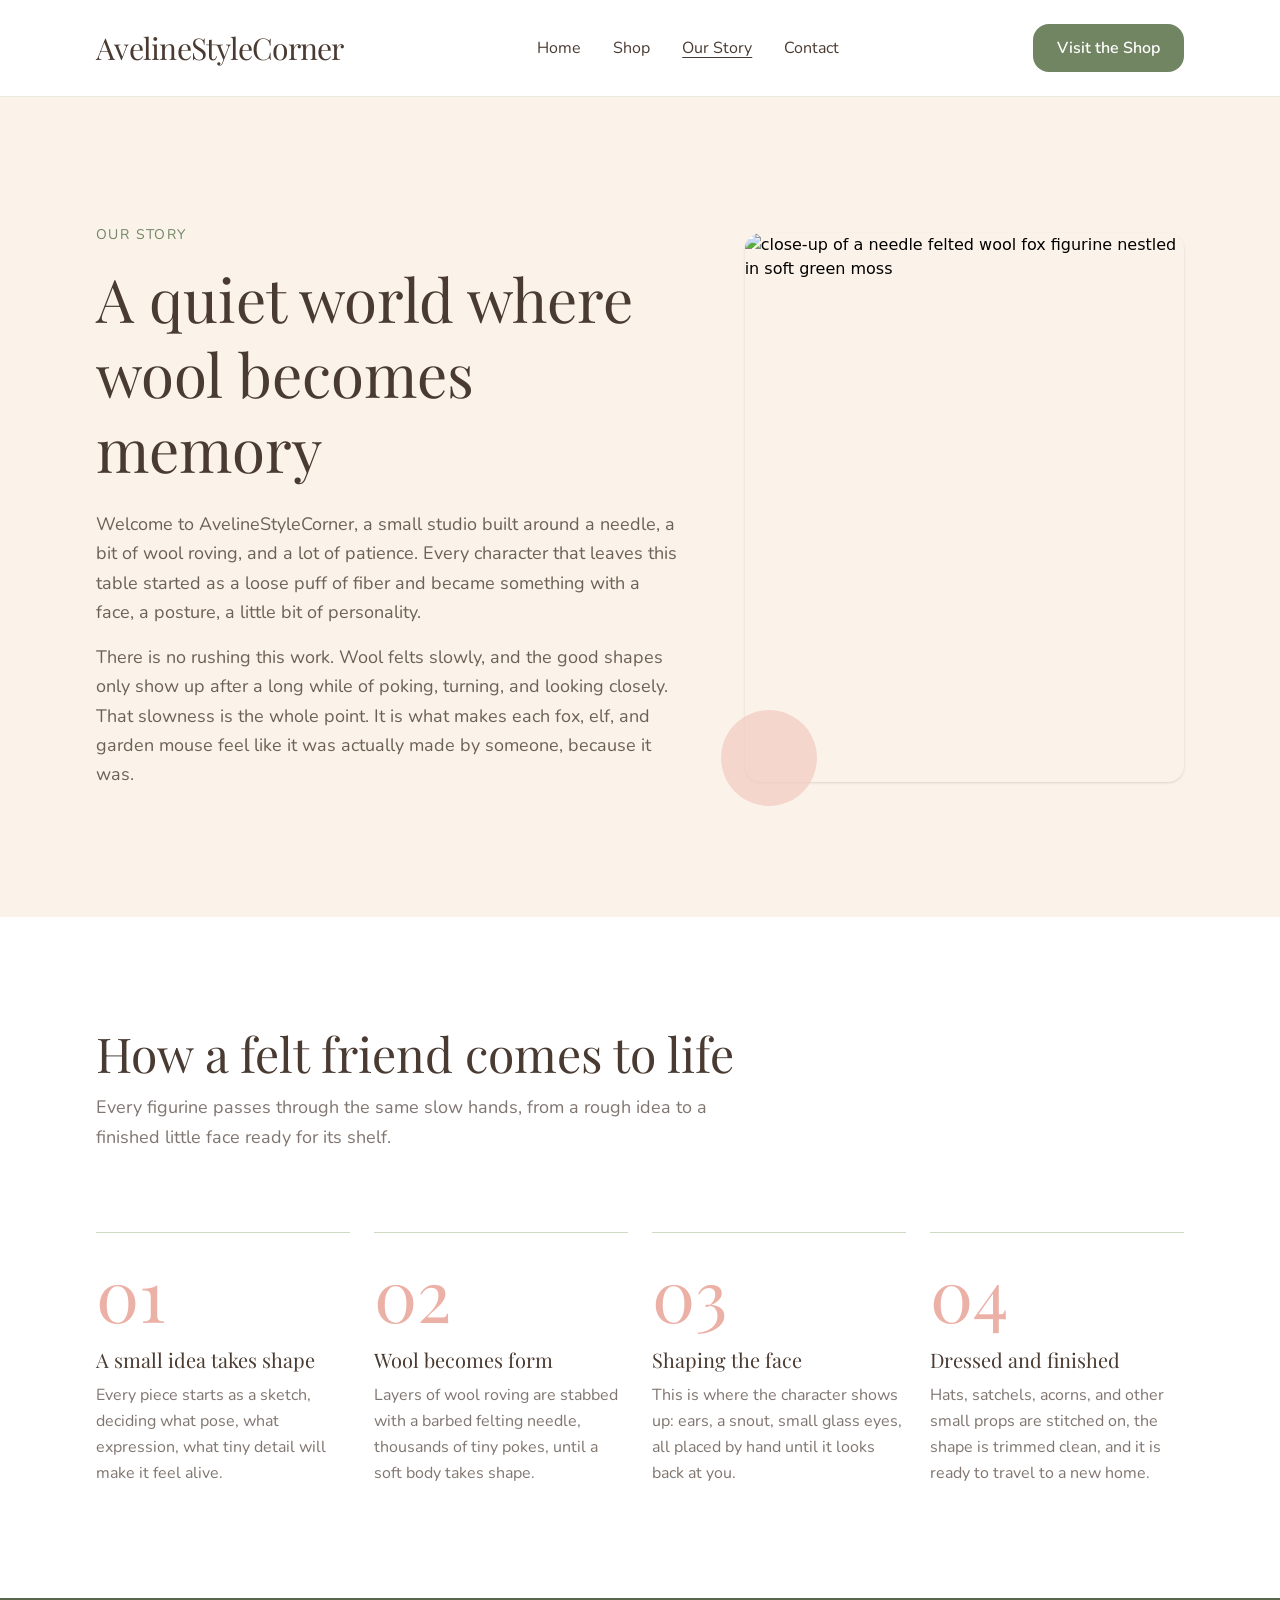
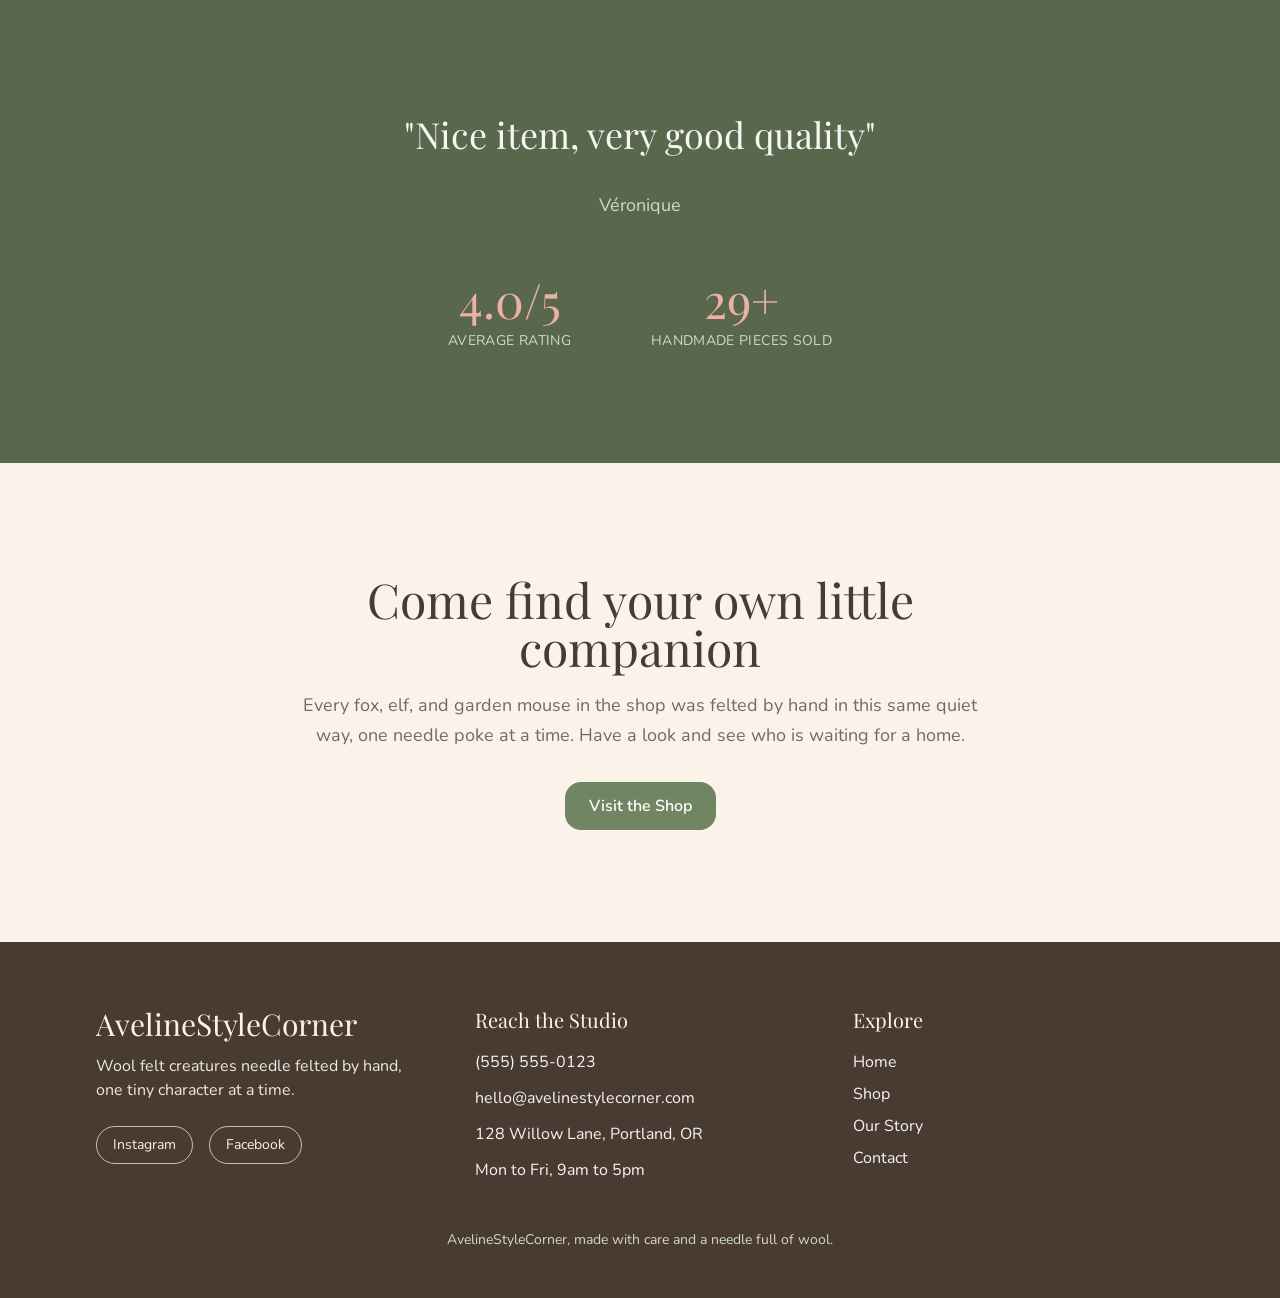
==== about.html @ eb637caf "Initial site generated by Tibly" ====
<!DOCTYPE html>
<html lang="en">
<head>
<meta charset="utf-8">
<meta name="viewport" content="width=device-width, initial-scale=1">
<title>Our Story - AvelineStyleCorner | Handmade Wool Felt Creatures</title>
<meta name="description" content="How AvelineStyleCorner's needle felted foxes, elves, and cottagecore critters are shaped by hand, one tiny wool character at a time.">
<link rel="canonical" href="https://aveline-style-39c0.sites.tibly.ai/about">
<meta property="og:type" content="website">
<meta property="og:url" content="https://aveline-style-39c0.sites.tibly.ai/about">
<meta property="og:site_name" content="AvelineStyleCorner">
<meta property="og:title" content="Our Story - AvelineStyleCorner | Handmade Wool Felt Creatures">
<meta property="og:description" content="How AvelineStyleCorner's needle felted foxes, elves, and cottagecore critters are shaped by hand, one tiny wool character at a time.">
<meta name="twitter:card" content="summary_large_image">
<link rel="icon" href="/favicon.svg" type="image/svg+xml">
<link rel="preconnect" href="https://fonts.googleapis.com">
<link rel="preconnect" href="https://fonts.gstatic.com" crossorigin>
<link href="https://fonts.googleapis.com/css2?family=Playfair+Display:ital,wght@0,400..900;1,400..900&family=Nunito:wght@300;400;500;600;700;800&display=swap" rel="stylesheet">
<style>details[open] > *:not(summary){animation:tibly-acc .35s ease}@keyframes tibly-acc{from{opacity:0;transform:translateY(-4px)}}</style>
<style>@media (prefers-reduced-motion:no-preference){.tibly-fx{opacity:0;transform:translateY(24px);transition:opacity .7s ease,transform .7s ease}.tibly-fx.tibly-fx-in{opacity:1;transform:none}}</style>
<script>addEventListener('DOMContentLoaded',function(){if(!('IntersectionObserver' in window))return;var io=new IntersectionObserver(function(es){es.forEach(function(en){if(en.isIntersecting){en.target.classList.add('tibly-fx-in');io.unobserve(en.target)}})},{rootMargin:'0px 0px -8% 0px'});document.querySelectorAll('section[data-block] > *').forEach(function(el){if(el.getBoundingClientRect().top>innerHeight){el.classList.add('tibly-fx');io.observe(el)}})});</script>
<style>.tibly-ba{position:relative;overflow:hidden;--ba:50%;cursor:ew-resize;touch-action:pan-y;user-select:none;-webkit-user-select:none}.tibly-ba>img{display:block;width:100%;height:100%;object-fit:cover}.tibly-ba .tibly-ba-before{position:absolute;inset:0;clip-path:inset(0 calc(100% - var(--ba)) 0 0)}.tibly-ba .tibly-ba-before img{display:block;width:100%;height:100%;object-fit:cover}.tibly-ba::after{content:'';position:absolute;top:0;bottom:0;left:var(--ba);width:2px;margin-left:-1px;background:#fff;box-shadow:0 0 6px rgba(0,0,0,.55);pointer-events:none;z-index:1}.tibly-ba::before{content:'';position:absolute;top:50%;left:var(--ba);width:44px;height:44px;transform:translate(-50%,-50%);border-radius:9999px;background:rgba(0,0,0,.75) url("data:image/svg+xml,%3Csvg%20xmlns='http://www.w3.org/2000/svg'%20viewBox='0%200%2024%2024'%20fill='%23fff'%3E%3Cpath%20d='M9%206l-6%206%206%206zM15%206l6%206-6%206z'/%3E%3C/svg%3E") center/22px 22px no-repeat;border:2px solid #fff;box-shadow:0 2px 8px rgba(0,0,0,.4);pointer-events:none;z-index:1}.tibly-ba input[type=range]{position:absolute;inset:0;width:100%;height:100%;margin:0;opacity:0;pointer-events:none;-webkit-appearance:none;appearance:none;z-index:2}[data-lightbox]{cursor:zoom-in}.tibly-lb{position:fixed;inset:0;z-index:9999;background:rgba(0,0,0,.92);display:flex;align-items:center;justify-content:center;cursor:zoom-out;padding:24px}.tibly-lb img{max-width:100%;max-height:100%;object-fit:contain}</style>
<script>document.addEventListener('input',function(e){var t=e.target;if(!t||t.type!=='range')return;var c=t.closest&&t.closest('.tibly-ba');if(c)c.style.setProperty('--ba',t.value+'%')});document.addEventListener('pointerdown',function(e){var c=e.target.closest&&e.target.closest('.tibly-ba');if(!c||e.button>0)return;e.preventDefault();var inp=c.querySelector('input[type=range]');var set=function(x){var r=c.getBoundingClientRect();if(!r.width)return;var p=Math.max(0,Math.min(100,(x-r.left)*100/r.width));c.style.setProperty('--ba',p+'%');if(inp)inp.value=Math.round(p)};set(e.clientX);var mv=function(ev){set(ev.clientX)};var up=function(){document.removeEventListener('pointermove',mv);document.removeEventListener('pointerup',up);document.removeEventListener('pointercancel',up)};document.addEventListener('pointermove',mv);document.addEventListener('pointerup',up);document.addEventListener('pointercancel',up)});document.addEventListener('click',function(e){var im=e.target.closest&&e.target.closest('[data-lightbox]');if(!im||!(im.currentSrc||im.src))return;e.preventDefault();var o=document.createElement('div');o.className='tibly-lb';var big=document.createElement('img');big.src=im.currentSrc||im.src;big.alt=im.alt||'';o.appendChild(big);o.addEventListener('click',function(){o.remove()});document.addEventListener('keydown',function esc(ev){if(ev.key==='Escape'){o.remove();document.removeEventListener('keydown',esc)}});document.body.appendChild(o)});document.addEventListener('click',function(e){var x=e.target.closest&&e.target.closest('[data-announce-close]');if(!x)return;var b=x.closest('[data-announce]');if(b){b.style.display='none';try{sessionStorage.setItem('tibly-announce','1')}catch(_){}}});addEventListener('DOMContentLoaded',function(){try{if(sessionStorage.getItem('tibly-announce')==='1'){var b=document.querySelector('[data-announce]');if(b)b.style.display='none'}}catch(_){}if('IntersectionObserver' in window&&!matchMedia('(prefers-reduced-motion:reduce)').matches){var els=document.querySelectorAll('[data-count]');if(els.length){var io=new IntersectionObserver(function(es){es.forEach(function(en){if(!en.isIntersecting)return;io.unobserve(en.target);var el=en.target,s=el.textContent||'',m=s.match(/[\d,]*\d(?:\.\d+)?/);if(!m)return;var raw=m[0],num=parseFloat(raw.replace(/,/g,''));if(!isFinite(num))return;var pre=s.slice(0,m.index),post=s.slice(m.index+raw.length),grp=raw.indexOf(',')>=0,dec=(raw.split('.')[1]||'').length,t0=performance.now();requestAnimationFrame(function tick(now){var p=Math.min((now-t0)/1400,1);p=1-Math.pow(1-p,3);var v=(num*p).toFixed(dec);if(grp)v=Number(v).toLocaleString('en-US',{minimumFractionDigits:dec});el.textContent=pre+v+post;if(p<1)requestAnimationFrame(tick)})})},{rootMargin:'0px 0px -10% 0px'});els.forEach(function(el){io.observe(el)})}}var badge=document.querySelector('[data-tibly-open]');if(badge){var src=document.querySelector('[data-tibly-field="hours"]');var txt=(src&&src.textContent||'').toLowerCase();var days=['sun','mon','tue','wed','thu','fri','sat'];var toMin=function(h,mm,ap){h=+h;mm=+(mm||0);if(ap==='pm'&&h!==12)h+=12;if(ap==='am'&&h===12)h=0;return h*60+mm};var spans=[];var re=/(sun|mon|tue|wed|thu|fri|sat|daily|every ?day)[a-z]*\s*(?:[-\u2013\u2014]\s*(sun|mon|tue|wed|thu|fri|sat)[a-z]*)?\s*:?\s*(\d{1,2})(?::(\d{2}))?\s*(am|pm)?\s*[-\u2013\u2014]\s*(\d{1,2})(?::(\d{2}))?\s*(am|pm)?/g,mm;while((mm=re.exec(txt))){var d1=mm[1].slice(0,3),d2=mm[2],ap1=mm[5]||(mm[8]==='pm'&&+mm[3]<=+mm[6]?'am':mm[8]),o=toMin(mm[3],mm[4],ap1),c=toMin(mm[6],mm[7],mm[8]);var from=d1==='dai'||d1==='eve'?0:days.indexOf(d1),to=d2?days.indexOf(d2.slice(0,3)):(d1==='dai'||d1==='eve'?6:from);if(from<0)continue;for(var d=from;;d=(d+1)%7){spans.push([d,o,c]);if(d===to)break}}if(spans.length){var now=new Date(),cur=now.getDay(),min=now.getHours()*60+now.getMinutes();var open=spans.some(function(s){return s[0]===cur&&min>=s[1]&&min<s[2]});badge.textContent=open?(badge.getAttribute('data-open-text')||'Open now'):(badge.getAttribute('data-closed-text')||'Closed now');badge.setAttribute('data-state',open?'open':'closed');badge.hidden=false}}});</script>
<style>header a[aria-current="page"]:not(:has(img,svg)){text-decoration:underline;text-underline-offset:4px;text-decoration-thickness:1px}</style>
<style>#nav-open~[class*="peer-checked:"][class*="fixed"]{min-height:100vh;min-height:100dvh}@media (prefers-reduced-motion:no-preference){label[for="nav-open"] span{transition:transform .3s ease,opacity .2s ease}header:has(#nav-open:checked) label[for="nav-open"]:not([aria-label="Close" i]) span:not(:has(span)):nth-of-type(1){transform:translateY(8px) rotate(45deg)}header:has(#nav-open:checked) label[for="nav-open"]:not([aria-label="Close" i]) span:not(:has(span)):nth-of-type(2){opacity:0}header:has(#nav-open:checked) label[for="nav-open"]:not([aria-label="Close" i]) span:not(:has(span)):nth-of-type(3){transform:translateY(-8px) rotate(-45deg)}#nav-open:checked~[class*="peer-checked:"]{animation:tibly-nav-in .25s ease}#nav-open:checked~[class*="peer-checked:"] label[for="nav-open"]{display:inline-block;animation:tibly-x-in .35s ease}@keyframes tibly-nav-in{from{opacity:0;transform:translateY(10px)}}@keyframes tibly-x-in{from{opacity:0;transform:rotate(-90deg) scale(.6)}}}</style>
<link rel="stylesheet" href="/styles.css?v=5a01f3ce">
</head>
<body>
<!-- block:header -->
<header class="relative bg-[var(--color-surface)] border-b border-brand-100">
  <div class="mx-auto max-w-6xl px-4 sm:px-6 lg:px-8">
    <input type="checkbox" id="nav-open" class="peer sr-only">
    <div class="flex items-center justify-between py-4 md:py-6">
      <a href="/" class="font-display text-2xl md:text-3xl text-[var(--color-ink)] tracking-tight">
        <span data-tibly-field="business-name">AvelineStyleCorner</span>
      </a>
      <nav class="hidden md:flex items-center gap-8 font-body text-base text-[var(--color-ink)]">
        <a href="/" class="transition-colors duration-200 hover:text-brand-600">Home</a>
        <a href="/shop" class="transition-colors duration-200 hover:text-brand-600">Shop</a>
        <a href="/about" class="transition-colors duration-200 hover:text-brand-600" aria-current="page">Our Story</a>
        <a href="/contact" class="transition-colors duration-200 hover:text-brand-600">Contact</a>
      </nav>
      <a href="/shop" class="btn hidden md:inline-flex">Visit the Shop</a>
      <label for="nav-open" class="md:hidden cursor-pointer text-[var(--color-ink)]" aria-label="Menu">
        <svg width="28" height="28" viewBox="0 0 24 24" fill="none" stroke="currentColor" stroke-width="2" stroke-linecap="round">
          <line x1="3" y1="6" x2="21" y2="6"/>
          <line x1="3" y1="12" x2="21" y2="12"/>
          <line x1="3" y1="18" x2="21" y2="18"/>
        </svg>
      </label>
    </div>

    <div class="hidden peer-checked:flex md:hidden fixed inset-0 z-50 flex-col bg-[var(--color-background)] px-6 py-6">
      <div class="flex items-center justify-between">
        <span class="font-display text-2xl text-[var(--color-ink)]" data-tibly-field="business-name">AvelineStyleCorner</span>
        <label for="nav-open" aria-label="Close" class="cursor-pointer text-[var(--color-ink)]">
          <svg width="28" height="28" viewBox="0 0 24 24" fill="none" stroke="currentColor" stroke-width="2" stroke-linecap="round">
            <line x1="4" y1="4" x2="20" y2="20"/>
            <line x1="20" y1="4" x2="4" y2="20"/>
          </svg>
        </label>
      </div>
      <nav class="mt-16 flex flex-col gap-7 font-display text-4xl text-[var(--color-ink)]">
        <a href="/" class="transition-colors duration-200 hover:text-brand-600">Home</a>
        <a href="/shop" class="transition-colors duration-200 hover:text-brand-600">Shop</a>
        <a href="/about" class="transition-colors duration-200 hover:text-brand-600" aria-current="page">Our Story</a>
        <a href="/contact" class="transition-colors duration-200 hover:text-brand-600">Contact</a>
      </nav>
      <a href="/shop" class="btn mt-auto text-center text-lg">Visit the Shop</a>
    </div>
  </div>
</header>
<!-- /block:header -->
<!-- block:warm-intro -->
<section class="bg-background py-20 md:py-32" data-block="warm-intro">
  <div class="mx-auto max-w-6xl px-4 sm:px-6 lg:px-8 grid grid-cols-1 md:grid-cols-12 gap-10 md:gap-6 items-center">
    <div class="md:col-span-5 md:order-2 relative">
      <div class="relative overflow-hidden rounded-2xl aspect-4/5 shadow-sm">
        <img src="https://images.unsplash.com/photo-1544947950-fa07a98d237f" alt="close-up of a needle felted wool fox figurine nestled in soft green moss" class="w-full h-full object-cover">
      </div>
      <div class="hidden md:block absolute -bottom-6 -left-6 w-24 h-24 rounded-full bg-accent-200/70 animate-float"></div>
    </div>
    <div class="md:col-span-7 md:order-1 md:pr-10">
      <p class="font-body text-sm uppercase tracking-widest text-brand-600 mb-4">Our Story</p>
      <h1 class="font-display text-4xl md:text-6xl leading-tight text-ink mb-6">A quiet world where wool becomes memory</h1>
      <p class="max-w-prose font-body text-lg text-ink/80 leading-relaxed mb-4">Welcome to <span data-tibly-field="business-name">AvelineStyleCorner</span>, a small studio built around a needle, a bit of wool roving, and a lot of patience. Every character that leaves this table started as a loose puff of fiber and became something with a face, a posture, a little bit of personality.</p>
      <p class="max-w-prose font-body text-lg text-ink/80 leading-relaxed">There is no rushing this work. Wool felts slowly, and the good shapes only show up after a long while of poking, turning, and looking closely. That slowness is the whole point. It is what makes each fox, elf, and garden mouse feel like it was actually made by someone, because it was.</p>
    </div>
  </div>
</section>
<!-- /block:warm-intro -->
<!-- block:process-steps -->
<section class="bg-surface py-20 md:py-28" data-block="process-steps">
  <div class="mx-auto max-w-6xl px-4 sm:px-6 lg:px-8">
    <div class="max-w-2xl mb-14 md:mb-20">
      <h2 class="font-display text-3xl md:text-5xl text-ink mb-4">How a felt friend comes to life</h2>
      <p class="font-body text-lg text-ink/70 leading-relaxed">Every figurine passes through the same slow hands, from a rough idea to a finished little face ready for its shelf.</p>
    </div>
    <div class="grid grid-cols-1 sm:grid-cols-2 md:grid-cols-4 gap-10 md:gap-6">
      <div class="border-t border-brand-200 pt-6">
        <span class="font-display text-6xl md:text-7xl text-accent-300 leading-none">01</span>
        <h3 class="font-display text-xl text-ink mt-4 mb-2">A small idea takes shape</h3>
        <p class="font-body text-ink/70 text-base leading-relaxed">Every piece starts as a sketch, deciding what pose, what expression, what tiny detail will make it feel alive.</p>
      </div>
      <div class="border-t border-brand-200 pt-6">
        <span class="font-display text-6xl md:text-7xl text-accent-300 leading-none">02</span>
        <h3 class="font-display text-xl text-ink mt-4 mb-2">Wool becomes form</h3>
        <p class="font-body text-ink/70 text-base leading-relaxed">Layers of wool roving are stabbed with a barbed felting needle, thousands of tiny pokes, until a soft body takes shape.</p>
      </div>
      <div class="border-t border-brand-200 pt-6">
        <span class="font-display text-6xl md:text-7xl text-accent-300 leading-none">03</span>
        <h3 class="font-display text-xl text-ink mt-4 mb-2">Shaping the face</h3>
        <p class="font-body text-ink/70 text-base leading-relaxed">This is where the character shows up: ears, a snout, small glass eyes, all placed by hand until it looks back at you.</p>
      </div>
      <div class="border-t border-brand-200 pt-6">
        <span class="font-display text-6xl md:text-7xl text-accent-300 leading-none">04</span>
        <h3 class="font-display text-xl text-ink mt-4 mb-2">Dressed and finished</h3>
        <p class="font-body text-ink/70 text-base leading-relaxed">Hats, satchels, acorns, and other small props are stitched on, the shape is trimmed clean, and it is ready to travel to a new home.</p>
      </div>
    </div>
  </div>
</section>
<!-- /block:process-steps -->
<!-- block:testimonial -->
<section class="bg-brand-700 text-brand-50 py-20 md:py-28" data-block="testimonial">
  <div class="mx-auto max-w-4xl px-4 sm:px-6 lg:px-8 text-center">
    <p class="font-display text-3xl md:text-4xl leading-snug mb-8">"Nice item, very good quality"</p>
    <p class="font-body text-brand-200 text-lg">Véronique</p>
    <div class="mt-14 flex flex-col sm:flex-row justify-center gap-10 sm:gap-20">
      <div>
        <p class="font-display text-5xl text-accent-300"><span data-count>5.0</span>/5</p>
        <p class="font-body text-brand-200 mt-2 text-sm uppercase tracking-wide">Average rating</p>
      </div>
      <div>
        <p class="font-display text-5xl text-accent-300"><span data-count>36</span>+</p>
        <p class="font-body text-brand-200 mt-2 text-sm uppercase tracking-wide">Handmade pieces sold</p>
      </div>
    </div>
  </div>
</section>
<!-- /block:testimonial -->
<!-- block:visit-cta -->
<section class="bg-background py-20 md:py-28" data-block="visit-cta">
  <div class="mx-auto max-w-3xl px-4 sm:px-6 lg:px-8 text-center">
    <h2 class="font-display text-3xl md:text-5xl text-ink mb-5">Come find your own little companion</h2>
    <p class="font-body text-lg text-ink/75 leading-relaxed max-w-prose mx-auto mb-8">Every fox, elf, and garden mouse in the shop was felted by hand in this same quiet way, one needle poke at a time. Have a look and see who is waiting for a home.</p>
    <a href="/shop" class="btn text-base">Visit the Shop</a>
  </div>
</section>
<!-- /block:visit-cta -->
<!-- block:footer -->
<footer class="relative bg-[var(--color-ink)] text-[var(--color-background)] pt-16 pb-24 md:pb-12">
  <div class="mx-auto max-w-6xl px-4 sm:px-6 lg:px-8 grid grid-cols-1 gap-12 md:grid-cols-3">
    <div>
      <p class="font-display text-3xl" data-tibly-field="business-name">AvelineStyleCorner</p>
      <p class="mt-3 max-w-xs font-body text-brand-100">Wool felt creatures needle felted by hand, one tiny character at a time.</p>
      <div data-tibly-field="links" class="mt-6 flex flex-wrap gap-4 font-body text-sm">
        <a href="https://instagram.com" class="rounded-full border border-brand-300 px-4 py-2 transition-colors duration-200 hover:bg-brand-700">Instagram</a>
        <a href="https://facebook.com" class="rounded-full border border-brand-300 px-4 py-2 transition-colors duration-200 hover:bg-brand-700">Facebook</a>
      </div>
    </div>
    <div>
      <p class="font-display text-xl mb-4">Reach the Studio</p>
      <ul class="space-y-3 font-body text-brand-50">
        <li><a href="tel:+15555550123" data-tibly-field="phone" class="transition-colors duration-200 hover:text-accent-300">(555) 555-0123</a></li>
        <li><a href="mailto:hello@avelinestylecorner.com" data-tibly-field="email" class="transition-colors duration-200 hover:text-accent-300">hello@avelinestylecorner.com</a></li>
        <li><span data-tibly-field="address">128 Willow Lane, Portland, OR</span></li>
        <li><span data-tibly-field="hours">Mon to Fri, 9am to 5pm</span></li>
      </ul>
    </div>
    <div>
      <p class="font-display text-xl mb-4">Explore</p>
      <nav class="flex flex-col gap-2 font-body text-brand-50">
        <a href="/" class="transition-colors duration-200 hover:text-accent-300">Home</a>
        <a href="/shop" class="transition-colors duration-200 hover:text-accent-300">Shop</a>
        <a href="/about" class="transition-colors duration-200 hover:text-accent-300">Our Story</a>
        <a href="/contact" class="transition-colors duration-200 hover:text-accent-300">Contact</a>
      </nav>
    </div>
  </div>
  <p class="mt-12 text-center font-body text-sm text-brand-200">
    <span data-tibly-field="business-name">AvelineStyleCorner</span>, made with care and a needle full of wool.
  </p>

  <div class="md:hidden fixed bottom-0 inset-x-0 z-40 bg-brand-600">
    <a href="tel:+15555550123" data-tibly-field="phone" class="block w-full py-4 text-center font-display text-lg text-[var(--color-surface)]">
      Call the Studio
    </a>
  </div>
</footer>
<!-- /block:footer -->
  <script async src="https://api.tibly.ai/widget/v1.js"></script>
</body>
</html>
---- styles.css ----
/*! tailwindcss v4.3.2 | MIT License | https://tailwindcss.com */
@layer properties{@supports (((-webkit-hyphens:none)) and (not (margin-trim:inline))) or ((-moz-orient:inline) and (not (color:rgb(from red r g b)))){*,:before,:after,::backdrop{--tw-space-y-reverse:0;--tw-border-style:solid;--tw-gradient-position:initial;--tw-gradient-from:#0000;--tw-gradient-via:#0000;--tw-gradient-to:#0000;--tw-gradient-stops:initial;--tw-gradient-via-stops:initial;--tw-gradient-from-position:0%;--tw-gradient-via-position:50%;--tw-gradient-to-position:100%;--tw-leading:initial;--tw-font-weight:initial;--tw-tracking:initial;--tw-shadow:0 0 #0000;--tw-shadow-color:initial;--tw-shadow-alpha:100%;--tw-inset-shadow:0 0 #0000;--tw-inset-shadow-color:initial;--tw-inset-shadow-alpha:100%;--tw-ring-color:initial;--tw-ring-shadow:0 0 #0000;--tw-inset-ring-color:initial;--tw-inset-ring-shadow:0 0 #0000;--tw-ring-inset:initial;--tw-ring-offset-width:0px;--tw-ring-offset-color:#fff;--tw-ring-offset-shadow:0 0 #0000;--tw-blur:initial;--tw-brightness:initial;--tw-contrast:initial;--tw-grayscale:initial;--tw-hue-rotate:initial;--tw-invert:initial;--tw-opacity:initial;--tw-saturate:initial;--tw-sepia:initial;--tw-drop-shadow:initial;--tw-drop-shadow-color:initial;--tw-drop-shadow-alpha:100%;--tw-drop-shadow-size:initial;--tw-duration:initial;--tw-scale-x:1;--tw-scale-y:1;--tw-scale-z:1}}}@layer theme{:root,:host{--font-sans:ui-sans-serif, system-ui, sans-serif, "Apple Color Emoji", "Segoe UI Emoji", "Segoe UI Symbol", "Noto Color Emoji";--font-mono:ui-monospace, SFMono-Regular, Menlo, Monaco, Consolas, "Liberation Mono", "Courier New", monospace;--spacing:.25rem;--container-xs:20rem;--container-md:28rem;--container-2xl:42rem;--container-3xl:48rem;--container-4xl:56rem;--container-6xl:72rem;--text-sm:.875rem;--text-sm--line-height:calc(1.25 / .875);--text-base:1rem;--text-base--line-height:calc(1.5 / 1);--text-lg:1.125rem;--text-lg--line-height:calc(1.75 / 1.125);--text-xl:1.25rem;--text-xl--line-height:calc(1.75 / 1.25);--text-2xl:1.5rem;--text-2xl--line-height:calc(2 / 1.5);--text-3xl:1.875rem;--text-3xl--line-height:calc(2.25 / 1.875);--text-4xl:2.25rem;--text-4xl--line-height:calc(2.5 / 2.25);--text-5xl:3rem;--text-5xl--line-height:1;--text-6xl:3.75rem;--text-6xl--line-height:1;--text-7xl:4.5rem;--text-7xl--line-height:1;--font-weight-semibold:600;--tracking-tight:-.025em;--tracking-wide:.025em;--tracking-widest:.1em;--leading-tight:1.25;--leading-snug:1.375;--leading-relaxed:1.625;--radius-sm:.5rem;--radius-md:.75rem;--radius-lg:1rem;--radius-xl:1.5rem;--radius-2xl:1rem;--blur-2xl:40px;--aspect-video:16 / 9;--default-transition-duration:.15s;--default-transition-timing-function:cubic-bezier(.4, 0, .2, 1);--default-font-family:var(--font-sans);--default-mono-font-family:var(--font-mono);--color-surface:#fff;--color-ink:#4a3b32;--color-brand-50:#f4f6f1;--color-brand-100:#e7ece0;--color-brand-200:#cfdac2;--color-brand-300:#b6c8a3;--color-brand-400:#a0b58c;--color-brand-500:#8ca07a;--color-brand-600:#718563;--color-brand-700:#59684c;--color-brand-800:#414b38;--color-brand-900:#2a3124;--color-accent-50:#fcf3f1;--color-accent-100:#f8e4e0;--color-accent-200:#f1cac2;--color-accent-300:#ebb0a6;--color-accent-400:#eaaa9f;--color-accent-500:#e7a9a0;--color-accent-600:#d48a80;--color-accent-700:#b36a60;--color-accent-800:#7e4b44;--color-accent-900:#522f2a;--color-background:#fbf3e9;--font-display:"Playfair Display", serif;--font-body:"Nunito", sans-serif;--animate-kenburns:kenburns 18s ease-in-out infinite alternate;--animate-marquee:marquee 30s linear infinite;--animate-float:float 6s ease-in-out infinite;--animate-pulse-soft:pulse-soft 4s ease-in-out infinite;--animate-spin-slow:spin-slow 24s linear infinite}}@layer base{*,:after,:before,::backdrop{box-sizing:border-box;border:0 solid;margin:0;padding:0}::file-selector-button{box-sizing:border-box;border:0 solid;margin:0;padding:0}html,:host{-webkit-text-size-adjust:100%;tab-size:4;line-height:1.5;font-family:var(--default-font-family,ui-sans-serif, system-ui, sans-serif, "Apple Color Emoji", "Segoe UI Emoji", "Segoe UI Symbol", "Noto Color Emoji");font-feature-settings:var(--default-font-feature-settings,normal);font-variation-settings:var(--default-font-variation-settings,normal);-webkit-tap-highlight-color:transparent}hr{height:0;color:inherit;border-top-width:1px}abbr:where([title]){-webkit-text-decoration:underline dotted;text-decoration:underline dotted}h1,h2,h3,h4,h5,h6{font-size:inherit;font-weight:inherit}a{color:inherit;-webkit-text-decoration:inherit;-webkit-text-decoration:inherit;-webkit-text-decoration:inherit;text-decoration:inherit}b,strong{font-weight:bolder}code,kbd,samp,pre{font-family:var(--default-mono-font-family,ui-monospace, SFMono-Regular, Menlo, Monaco, Consolas, "Liberation Mono", "Courier New", monospace);font-feature-settings:var(--default-mono-font-feature-settings,normal);font-variation-settings:var(--default-mono-font-variation-settings,normal);font-size:1em}small{font-size:80%}sub,sup{vertical-align:baseline;font-size:75%;line-height:0;position:relative}sub{bottom:-.25em}sup{top:-.5em}table{text-indent:0;border-color:inherit;border-collapse:collapse}:-moz-focusring{outline:auto}progress{vertical-align:baseline}summary{display:list-item}ol,ul,menu{list-style:none}img,svg,video,canvas,audio,iframe,embed,object{vertical-align:middle;display:block}img,video{max-width:100%;height:auto}button,input,select,optgroup,textarea{font:inherit;font-feature-settings:inherit;font-variation-settings:inherit;letter-spacing:inherit;color:inherit;opacity:1;background-color:#0000;border-radius:0}::file-selector-button{font:inherit;font-feature-settings:inherit;font-variation-settings:inherit;letter-spacing:inherit;color:inherit;opacity:1;background-color:#0000;border-radius:0}:where(select:is([multiple],[size])) optgroup{font-weight:bolder}:where(select:is([multiple],[size])) optgroup option{padding-inline-start:20px}::file-selector-button{margin-inline-end:4px}::placeholder{opacity:1}@supports (not ((-webkit-appearance:-apple-pay-button))) or (contain-intrinsic-size:1px){::placeholder{color:currentColor}@supports (color:color-mix(in lab, red, red)){::placeholder{color:color-mix(in oklab, currentcolor 50%, transparent)}}}textarea{resize:vertical}::-webkit-search-decoration{-webkit-appearance:none}::-webkit-date-and-time-value{min-height:1lh;text-align:inherit}::-webkit-datetime-edit{display:inline-flex}::-webkit-datetime-edit-fields-wrapper{padding:0}::-webkit-datetime-edit{padding-block:0}::-webkit-datetime-edit-year-field{padding-block:0}::-webkit-datetime-edit-month-field{padding-block:0}::-webkit-datetime-edit-day-field{padding-block:0}::-webkit-datetime-edit-hour-field{padding-block:0}::-webkit-datetime-edit-minute-field{padding-block:0}::-webkit-datetime-edit-second-field{padding-block:0}::-webkit-datetime-edit-millisecond-field{padding-block:0}::-webkit-datetime-edit-meridiem-field{padding-block:0}::-webkit-calendar-picker-indicator{line-height:1}:-moz-ui-invalid{box-shadow:none}button,input:where([type=button],[type=reset],[type=submit]){appearance:button}::file-selector-button{appearance:button}::-webkit-inner-spin-button{height:auto}::-webkit-outer-spin-button{height:auto}[hidden]:where(:not([hidden=until-found])){display:none!important}}@layer components{.btn{border-radius:var(--radius-lg);background-color:var(--color-brand-600);padding-inline:calc(var(--spacing) * 6);padding-block:calc(var(--spacing) * 3);font-family:var(--font-body);--tw-font-weight:var(--font-weight-semibold);font-weight:var(--font-weight-semibold);color:var(--color-surface);transition-property:color,background-color,border-color,outline-color,text-decoration-color,fill,stroke,--tw-gradient-from,--tw-gradient-via,--tw-gradient-to;transition-timing-function:var(--tw-ease,var(--default-transition-timing-function));transition-duration:var(--tw-duration,var(--default-transition-duration));--tw-duration:.2s;transition-duration:.2s;display:inline-block}@media (hover:hover){.btn:hover{background-color:var(--color-brand-700)}}.btn-secondary{border-radius:var(--radius-lg);border-style:var(--tw-border-style);border-width:1px;border-color:var(--color-brand-600);padding-inline:calc(var(--spacing) * 6);padding-block:calc(var(--spacing) * 3);font-family:var(--font-body);--tw-font-weight:var(--font-weight-semibold);font-weight:var(--font-weight-semibold);color:var(--color-brand-700);transition-property:color,background-color,border-color,outline-color,text-decoration-color,fill,stroke,--tw-gradient-from,--tw-gradient-via,--tw-gradient-to;transition-timing-function:var(--tw-ease,var(--default-transition-timing-function));transition-duration:var(--tw-duration,var(--default-transition-duration));--tw-duration:.2s;background-color:#0000;transition-duration:.2s;display:inline-block}@media (hover:hover){.btn-secondary:hover{background-color:var(--color-brand-50)}}.card{border-radius:var(--radius-xl);background-color:var(--color-surface);padding:calc(var(--spacing) * 6);--tw-shadow:0 1px 3px 0 var(--tw-shadow-color,#0000001a), 0 1px 2px -1px var(--tw-shadow-color,#0000001a);box-shadow:var(--tw-inset-shadow), var(--tw-inset-ring-shadow), var(--tw-ring-offset-shadow), var(--tw-ring-shadow), var(--tw-shadow);transition-property:box-shadow;transition-timing-function:var(--tw-ease,var(--default-transition-timing-function));transition-duration:var(--tw-duration,var(--default-transition-duration));--tw-duration:.2s;transition-duration:.2s}@media (hover:hover){.card:hover{--tw-shadow:0 4px 6px -1px var(--tw-shadow-color,#0000001a), 0 2px 4px -2px var(--tw-shadow-color,#0000001a);box-shadow:var(--tw-inset-shadow), var(--tw-inset-ring-shadow), var(--tw-ring-offset-shadow), var(--tw-ring-shadow), var(--tw-shadow)}}}@layer utilities{.pointer-events-none{pointer-events:none}.sr-only{clip-path:inset(50%);white-space:nowrap;border-width:0;width:1px;height:1px;margin:-1px;padding:0;position:absolute;overflow:hidden}.absolute{position:absolute}.fixed{position:fixed}.relative{position:relative}.inset-0{inset:0}.inset-x-0{inset-inline:0}.-top-6{top:calc(var(--spacing) * -6)}.-top-10{top:calc(var(--spacing) * -10)}.top-1\/3{top:33.3333%}.-right-20{right:calc(var(--spacing) * -20)}.right-6{right:calc(var(--spacing) * 6)}.-bottom-6{bottom:calc(var(--spacing) * -6)}.bottom-0{bottom:0}.-left-6{left:calc(var(--spacing) * -6)}.-left-16{left:calc(var(--spacing) * -16)}.z-40{z-index:40}.z-50{z-index:50}.mx-auto{margin-inline:auto}.mt-1{margin-top:var(--spacing)}.mt-2{margin-top:calc(var(--spacing) * 2)}.mt-3{margin-top:calc(var(--spacing) * 3)}.mt-4{margin-top:calc(var(--spacing) * 4)}.mt-5{margin-top:calc(var(--spacing) * 5)}.mt-6{margin-top:calc(var(--spacing) * 6)}.mt-8{margin-top:calc(var(--spacing) * 8)}.mt-10{margin-top:calc(var(--spacing) * 10)}.mt-12{margin-top:calc(var(--spacing) * 12)}.mt-14{margin-top:calc(var(--spacing) * 14)}.mt-16{margin-top:calc(var(--spacing) * 16)}.mt-auto{margin-top:auto}.mb-1{margin-bottom:var(--spacing)}.mb-2{margin-bottom:calc(var(--spacing) * 2)}.mb-4{margin-bottom:calc(var(--spacing) * 4)}.mb-5{margin-bottom:calc(var(--spacing) * 5)}.mb-6{margin-bottom:calc(var(--spacing) * 6)}.mb-8{margin-bottom:calc(var(--spacing) * 8)}.mb-14{margin-bottom:calc(var(--spacing) * 14)}.ml-2{margin-left:calc(var(--spacing) * 2)}.block{display:block}.flex{display:flex}.grid{display:grid}.hidden{display:none}.inline-block{display:inline-block}.inline-flex{display:inline-flex}.table{display:table}.aspect-4\/5{aspect-ratio:4/5}.aspect-square{aspect-ratio:1}.aspect-video{aspect-ratio:var(--aspect-video)}.h-1{height:var(--spacing)}.h-2\.5{height:calc(var(--spacing) * 2.5)}.h-16{height:calc(var(--spacing) * 16)}.h-24{height:calc(var(--spacing) * 24)}.h-56{height:calc(var(--spacing) * 56)}.h-72{height:calc(var(--spacing) * 72)}.h-\[62vh\]{height:62vh}.h-full{height:100%}.w-1{width:var(--spacing)}.w-2\.5{width:calc(var(--spacing) * 2.5)}.w-16{width:calc(var(--spacing) * 16)}.w-24{width:calc(var(--spacing) * 24)}.w-56{width:calc(var(--spacing) * 56)}.w-72{width:calc(var(--spacing) * 72)}.w-full{width:100%}.max-w-2xl{max-width:var(--container-2xl)}.max-w-3xl{max-width:var(--container-3xl)}.max-w-4xl{max-width:var(--container-4xl)}.max-w-6xl{max-width:var(--container-6xl)}.max-w-\[90rem\]{max-width:90rem}.max-w-md{max-width:var(--container-md)}.max-w-prose{max-width:65ch}.max-w-xs{max-width:var(--container-xs)}.shrink-0{flex-shrink:0}.animate-float{animation:var(--animate-float)}.animate-kenburns{animation:var(--animate-kenburns)}.cursor-pointer{cursor:pointer}.grid-cols-1{grid-template-columns:repeat(1,minmax(0,1fr))}.flex-col{flex-direction:column}.flex-wrap{flex-wrap:wrap}.items-center{align-items:center}.items-start{align-items:flex-start}.justify-between{justify-content:space-between}.justify-center{justify-content:center}.justify-end{justify-content:flex-end}.gap-1{gap:var(--spacing)}.gap-2{gap:calc(var(--spacing) * 2)}.gap-4{gap:calc(var(--spacing) * 4)}.gap-6{gap:calc(var(--spacing) * 6)}.gap-7{gap:calc(var(--spacing) * 7)}.gap-8{gap:calc(var(--spacing) * 8)}.gap-10{gap:calc(var(--spacing) * 10)}.gap-12{gap:calc(var(--spacing) * 12)}.gap-14{gap:calc(var(--spacing) * 14)}:where(.space-y-3>:not(:last-child)){--tw-space-y-reverse:0;margin-block-start:calc(calc(var(--spacing) * 3) * var(--tw-space-y-reverse));margin-block-end:calc(calc(var(--spacing) * 3) * calc(1 - var(--tw-space-y-reverse)))}:where(.space-y-5>:not(:last-child)){--tw-space-y-reverse:0;margin-block-start:calc(calc(var(--spacing) * 5) * var(--tw-space-y-reverse));margin-block-end:calc(calc(var(--spacing) * 5) * calc(1 - var(--tw-space-y-reverse)))}.overflow-hidden{overflow:hidden}.rounded-2xl{border-radius:var(--radius-2xl)}.rounded-full{border-radius:3.40282e38px}.rounded-lg{border-radius:var(--radius-lg)}.rounded-md{border-radius:var(--radius-md)}.rounded-xl{border-radius:var(--radius-xl)}.border{border-style:var(--tw-border-style);border-width:1px}.border-0{border-style:var(--tw-border-style);border-width:0}.border-t{border-top-style:var(--tw-border-style);border-top-width:1px}.border-b{border-bottom-style:var(--tw-border-style);border-bottom-width:1px}.border-background{border-color:var(--color-background)}.border-brand-100{border-color:var(--color-brand-100)}.border-brand-200{border-color:var(--color-brand-200)}.border-brand-300{border-color:var(--color-brand-300)}.bg-\[var\(--color-background\)\]{background-color:var(--color-background)}.bg-\[var\(--color-ink\)\]{background-color:var(--color-ink)}.bg-\[var\(--color-surface\)\]{background-color:var(--color-surface)}.bg-accent-100{background-color:var(--color-accent-100)}.bg-accent-200\/70{background-color:#f1cac2b3}@supports (color:color-mix(in lab, red, red)){.bg-accent-200\/70{background-color:color-mix(in oklab, var(--color-accent-200) 70%, transparent)}}.bg-accent-400\/30{background-color:#eaaa9f4d}@supports (color:color-mix(in lab, red, red)){.bg-accent-400\/30{background-color:color-mix(in oklab, var(--color-accent-400) 30%, transparent)}}.bg-background{background-color:var(--color-background)}.bg-background\/90{background-color:#fbf3e9e6}@supports (color:color-mix(in lab, red, red)){.bg-background\/90{background-color:color-mix(in oklab, var(--color-background) 90%, transparent)}}.bg-brand-50{background-color:var(--color-brand-50)}.bg-brand-100{background-color:var(--color-brand-100)}.bg-brand-300{background-color:var(--color-brand-300)}.bg-brand-500{background-color:var(--color-brand-500)}.bg-brand-600{background-color:var(--color-brand-600)}.bg-brand-700{background-color:var(--color-brand-700)}.bg-surface{background-color:var(--color-surface)}.bg-gradient-to-t{--tw-gradient-position:to top in oklab;background-image:linear-gradient(var(--tw-gradient-stops))}.from-\[var\(--color-ink\)\]\/70{--tw-gradient-from:#4a3b32b3}@supports (color:color-mix(in lab, red, red)){.from-\[var\(--color-ink\)\]\/70{--tw-gradient-from:color-mix(in oklab, var(--color-ink) 70%, transparent)}}.from-\[var\(--color-ink\)\]\/70{--tw-gradient-stops:var(--tw-gradient-via-stops,var(--tw-gradient-position), var(--tw-gradient-from) var(--tw-gradient-from-position), var(--tw-gradient-to) var(--tw-gradient-to-position))}.via-\[var\(--color-ink\)\]\/10{--tw-gradient-via:#4a3b321a}@supports (color:color-mix(in lab, red, red)){.via-\[var\(--color-ink\)\]\/10{--tw-gradient-via:color-mix(in oklab, var(--color-ink) 10%, transparent)}}.via-\[var\(--color-ink\)\]\/10{--tw-gradient-via-stops:var(--tw-gradient-position), var(--tw-gradient-from) var(--tw-gradient-from-position), var(--tw-gradient-via) var(--tw-gradient-via-position), var(--tw-gradient-to) var(--tw-gradient-to-position);--tw-gradient-stops:var(--tw-gradient-via-stops)}.to-transparent{--tw-gradient-to:transparent;--tw-gradient-stops:var(--tw-gradient-via-stops,var(--tw-gradient-position), var(--tw-gradient-from) var(--tw-gradient-from-position), var(--tw-gradient-to) var(--tw-gradient-to-position))}.object-cover{object-fit:cover}.p-6{padding:calc(var(--spacing) * 6)}.px-3{padding-inline:calc(var(--spacing) * 3)}.px-4{padding-inline:calc(var(--spacing) * 4)}.px-6{padding-inline:calc(var(--spacing) * 6)}.py-1{padding-block:var(--spacing)}.py-2{padding-block:calc(var(--spacing) * 2)}.py-3{padding-block:calc(var(--spacing) * 3)}.py-4{padding-block:calc(var(--spacing) * 4)}.py-5{padding-block:calc(var(--spacing) * 5)}.py-6{padding-block:calc(var(--spacing) * 6)}.py-20{padding-block:calc(var(--spacing) * 20)}.py-24{padding-block:calc(var(--spacing) * 24)}.pt-6{padding-top:calc(var(--spacing) * 6)}.pt-16{padding-top:calc(var(--spacing) * 16)}.pb-10{padding-bottom:calc(var(--spacing) * 10)}.pb-24{padding-bottom:calc(var(--spacing) * 24)}.pb-28{padding-bottom:calc(var(--spacing) * 28)}.text-center{text-align:center}.align-top{vertical-align:top}.font-body{font-family:var(--font-body)}.font-display{font-family:var(--font-display)}.text-2xl{font-size:var(--text-2xl);line-height:var(--tw-leading,var(--text-2xl--line-height))}.text-3xl{font-size:var(--text-3xl);line-height:var(--tw-leading,var(--text-3xl--line-height))}.text-4xl{font-size:var(--text-4xl);line-height:var(--tw-leading,var(--text-4xl--line-height))}.text-5xl{font-size:var(--text-5xl);line-height:var(--tw-leading,var(--text-5xl--line-height))}.text-6xl{font-size:var(--text-6xl);line-height:var(--tw-leading,var(--text-6xl--line-height))}.text-base{font-size:var(--text-base);line-height:var(--tw-leading,var(--text-base--line-height))}.text-lg{font-size:var(--text-lg);line-height:var(--tw-leading,var(--text-lg--line-height))}.text-sm{font-size:var(--text-sm);line-height:var(--tw-leading,var(--text-sm--line-height))}.text-xl{font-size:var(--text-xl);line-height:var(--tw-leading,var(--text-xl--line-height))}.leading-none{--tw-leading:1;line-height:1}.leading-relaxed{--tw-leading:var(--leading-relaxed);line-height:var(--leading-relaxed)}.leading-snug{--tw-leading:var(--leading-snug);line-height:var(--leading-snug)}.leading-tight{--tw-leading:var(--leading-tight);line-height:var(--leading-tight)}.font-semibold{--tw-font-weight:var(--font-weight-semibold);font-weight:var(--font-weight-semibold)}.tracking-\[0\.2em\]{--tw-tracking:.2em;letter-spacing:.2em}.tracking-tight{--tw-tracking:var(--tracking-tight);letter-spacing:var(--tracking-tight)}.tracking-wide{--tw-tracking:var(--tracking-wide);letter-spacing:var(--tracking-wide)}.tracking-widest{--tw-tracking:var(--tracking-widest);letter-spacing:var(--tracking-widest)}.text-\[var\(--color-background\)\]{color:var(--color-background)}.text-\[var\(--color-ink\)\]{color:var(--color-ink)}.text-\[var\(--color-ink\)\]\/70{color:#4a3b32b3}@supports (color:color-mix(in lab, red, red)){.text-\[var\(--color-ink\)\]\/70{color:color-mix(in oklab, var(--color-ink) 70%, transparent)}}.text-\[var\(--color-ink\)\]\/75{color:#4a3b32bf}@supports (color:color-mix(in lab, red, red)){.text-\[var\(--color-ink\)\]\/75{color:color-mix(in oklab, var(--color-ink) 75%, transparent)}}.text-\[var\(--color-ink\)\]\/80{color:#4a3b32cc}@supports (color:color-mix(in lab, red, red)){.text-\[var\(--color-ink\)\]\/80{color:color-mix(in oklab, var(--color-ink) 80%, transparent)}}.text-\[var\(--color-surface\)\]{color:var(--color-surface)}.text-accent-300{color:var(--color-accent-300)}.text-background{color:var(--color-background)}.text-brand-50{color:var(--color-brand-50)}.text-brand-100{color:var(--color-brand-100)}.text-brand-200{color:var(--color-brand-200)}.text-brand-300{color:var(--color-brand-300)}.text-brand-600{color:var(--color-brand-600)}.text-brand-700{color:var(--color-brand-700)}.text-ink{color:var(--color-ink)}.text-ink\/70{color:#4a3b32b3}@supports (color:color-mix(in lab, red, red)){.text-ink\/70{color:color-mix(in oklab, var(--color-ink) 70%, transparent)}}.text-ink\/75{color:#4a3b32bf}@supports (color:color-mix(in lab, red, red)){.text-ink\/75{color:color-mix(in oklab, var(--color-ink) 75%, transparent)}}.text-ink\/80{color:#4a3b32cc}@supports (color:color-mix(in lab, red, red)){.text-ink\/80{color:color-mix(in oklab, var(--color-ink) 80%, transparent)}}.uppercase{text-transform:uppercase}.italic{font-style:italic}.not-italic{font-style:normal}.opacity-40{opacity:.4}.opacity-60{opacity:.6}.opacity-70{opacity:.7}.shadow-sm{--tw-shadow:0 1px 3px 0 var(--tw-shadow-color,#0000001a), 0 1px 2px -1px var(--tw-shadow-color,#0000001a);box-shadow:var(--tw-inset-shadow), var(--tw-inset-ring-shadow), var(--tw-ring-offset-shadow), var(--tw-ring-shadow), var(--tw-shadow)}.blur-2xl{--tw-blur:blur(var(--blur-2xl));filter:var(--tw-blur,) var(--tw-brightness,) var(--tw-contrast,) var(--tw-grayscale,) var(--tw-hue-rotate,) var(--tw-invert,) var(--tw-saturate,) var(--tw-sepia,) var(--tw-drop-shadow,)}.transition-colors{transition-property:color,background-color,border-color,outline-color,text-decoration-color,fill,stroke,--tw-gradient-from,--tw-gradient-via,--tw-gradient-to;transition-timing-function:var(--tw-ease,var(--default-transition-timing-function));transition-duration:var(--tw-duration,var(--default-transition-duration))}.transition-shadow{transition-property:box-shadow;transition-timing-function:var(--tw-ease,var(--default-transition-timing-function));transition-duration:var(--tw-duration,var(--default-transition-duration))}.transition-transform{transition-property:transform,translate,scale,rotate;transition-timing-function:var(--tw-ease,var(--default-transition-timing-function));transition-duration:var(--tw-duration,var(--default-transition-duration))}.duration-200{--tw-duration:.2s;transition-duration:.2s}.duration-500{--tw-duration:.5s;transition-duration:.5s}@media (hover:hover){.group-hover\:scale-105:is(:where(.group):hover *){--tw-scale-x:105%;--tw-scale-y:105%;--tw-scale-z:105%;scale:var(--tw-scale-x) var(--tw-scale-y)}}.peer-checked\:flex:is(:where(.peer):checked~*){display:flex}@media (hover:hover){.hover\:bg-background:hover{background-color:var(--color-background)}.hover\:bg-brand-50:hover{background-color:var(--color-brand-50)}.hover\:bg-brand-700:hover{background-color:var(--color-brand-700)}.hover\:bg-brand-800\/40:hover{background-color:#414b3866}@supports (color:color-mix(in lab, red, red)){.hover\:bg-brand-800\/40:hover{background-color:color-mix(in oklab, var(--color-brand-800) 40%, transparent)}}.hover\:text-accent-300:hover{color:var(--color-accent-300)}.hover\:text-accent-600:hover{color:var(--color-accent-600)}.hover\:text-brand-600:hover{color:var(--color-brand-600)}.hover\:shadow-md:hover{--tw-shadow:0 4px 6px -1px var(--tw-shadow-color,#0000001a), 0 2px 4px -2px var(--tw-shadow-color,#0000001a);box-shadow:var(--tw-inset-shadow), var(--tw-inset-ring-shadow), var(--tw-ring-offset-shadow), var(--tw-ring-shadow), var(--tw-shadow)}}.focus\:ring-2:focus{--tw-ring-shadow:var(--tw-ring-inset,) 0 0 0 calc(2px + var(--tw-ring-offset-width)) var(--tw-ring-color,currentcolor);box-shadow:var(--tw-inset-shadow), var(--tw-inset-ring-shadow), var(--tw-ring-offset-shadow), var(--tw-ring-shadow), var(--tw-shadow)}.focus\:ring-brand-400:focus{--tw-ring-color:var(--color-brand-400)}.focus\:outline-none:focus{--tw-outline-style:none;outline-style:none}.data-\[state\=closed\]\:bg-accent-100[data-state=closed]{background-color:var(--color-accent-100)}.data-\[state\=closed\]\:text-accent-700[data-state=closed]{color:var(--color-accent-700)}.data-\[state\=open\]\:bg-brand-100[data-state=open]{background-color:var(--color-brand-100)}.data-\[state\=open\]\:text-brand-700[data-state=open]{color:var(--color-brand-700)}@media (min-width:40rem){.sm\:inline-block{display:inline-block}.sm\:w-auto{width:auto}.sm\:grid-cols-2{grid-template-columns:repeat(2,minmax(0,1fr))}.sm\:flex-row{flex-direction:row}.sm\:justify-center{justify-content:center}.sm\:gap-6{gap:calc(var(--spacing) * 6)}.sm\:gap-16{gap:calc(var(--spacing) * 16)}.sm\:gap-20{gap:calc(var(--spacing) * 20)}.sm\:px-6{padding-inline:calc(var(--spacing) * 6)}.sm\:px-10{padding-inline:calc(var(--spacing) * 10)}.sm\:pb-14{padding-bottom:calc(var(--spacing) * 14)}}@media (min-width:48rem){.md\:order-1{order:1}.md\:order-2{order:2}.md\:col-span-5{grid-column:span 5/span 5}.md\:col-span-7{grid-column:span 7/span 7}.md\:mb-20{margin-bottom:calc(var(--spacing) * 20)}.md\:block{display:block}.md\:flex{display:flex}.md\:hidden{display:none}.md\:inline-flex{display:inline-flex}.md\:h-\[80vh\]{height:80vh}.md\:grid-cols-3{grid-template-columns:repeat(3,minmax(0,1fr))}.md\:grid-cols-4{grid-template-columns:repeat(4,minmax(0,1fr))}.md\:grid-cols-12{grid-template-columns:repeat(12,minmax(0,1fr))}.md\:grid-cols-\[1\.3fr_1fr\]{grid-template-columns:1.3fr 1fr}.md\:flex-col{flex-direction:column}.md\:gap-6{gap:calc(var(--spacing) * 6)}.md\:gap-16{gap:calc(var(--spacing) * 16)}.md\:p-10{padding:calc(var(--spacing) * 10)}.md\:px-16{padding-inline:calc(var(--spacing) * 16)}.md\:py-6{padding-block:calc(var(--spacing) * 6)}.md\:py-28{padding-block:calc(var(--spacing) * 28)}.md\:py-32{padding-block:calc(var(--spacing) * 32)}.md\:pr-10{padding-right:calc(var(--spacing) * 10)}.md\:pb-12{padding-bottom:calc(var(--spacing) * 12)}.md\:pb-20{padding-bottom:calc(var(--spacing) * 20)}.md\:pb-24{padding-bottom:calc(var(--spacing) * 24)}.md\:text-3xl{font-size:var(--text-3xl);line-height:var(--tw-leading,var(--text-3xl--line-height))}.md\:text-4xl{font-size:var(--text-4xl);line-height:var(--tw-leading,var(--text-4xl--line-height))}.md\:text-5xl{font-size:var(--text-5xl);line-height:var(--tw-leading,var(--text-5xl--line-height))}.md\:text-6xl{font-size:var(--text-6xl);line-height:var(--tw-leading,var(--text-6xl--line-height))}.md\:text-7xl{font-size:var(--text-7xl);line-height:var(--tw-leading,var(--text-7xl--line-height))}.md\:text-base{font-size:var(--text-base);line-height:var(--tw-leading,var(--text-base--line-height))}.md\:text-lg{font-size:var(--text-lg);line-height:var(--tw-leading,var(--text-lg--line-height))}}@media (min-width:64rem){.lg\:grid-cols-2{grid-template-columns:repeat(2,minmax(0,1fr))}.lg\:gap-20{gap:calc(var(--spacing) * 20)}.lg\:px-8{padding-inline:calc(var(--spacing) * 8)}}}@keyframes kenburns{to{transform:scale(1.08)}}@keyframes marquee{to{transform:translate(-50%)}}@keyframes float{0%,to{transform:translateY(0)}50%{transform:translateY(-12px)}}@keyframes pulse-soft{0%,to{opacity:1}50%{opacity:.55}}@keyframes spin-slow{to{transform:rotate(360deg)}}[data-tb-bg]{position:relative}.tb-bg{pointer-events:none;position:absolute;inset:0;overflow:hidden}.tb-bg video,.tb-bg img{object-fit:cover;width:100%;height:100%}.tb-bg-tint{background:#000;position:absolute;inset:0}[data-tb-bg]>:not(.tb-bg){z-index:1;position:relative}@media (prefers-reduced-motion:reduce){.tb-bg video{display:none}}@property --tw-space-y-reverse{syntax:"*";inherits:false;initial-value:0}@property --tw-border-style{syntax:"*";inherits:false;initial-value:solid}@property --tw-gradient-position{syntax:"*";inherits:false}@property --tw-gradient-from{syntax:"<color>";inherits:false;initial-value:#0000}@property --tw-gradient-via{syntax:"<color>";inherits:false;initial-value:#0000}@property --tw-gradient-to{syntax:"<color>";inherits:false;initial-value:#0000}@property --tw-gradient-stops{syntax:"*";inherits:false}@property --tw-gradient-via-stops{syntax:"*";inherits:false}@property --tw-gradient-from-position{syntax:"<length-percentage>";inherits:false;initial-value:0%}@property --tw-gradient-via-position{syntax:"<length-percentage>";inherits:false;initial-value:50%}@property --tw-gradient-to-position{syntax:"<length-percentage>";inherits:false;initial-value:100%}@property --tw-leading{syntax:"*";inherits:false}@property --tw-font-weight{syntax:"*";inherits:false}@property --tw-tracking{syntax:"*";inherits:false}@property --tw-shadow{syntax:"*";inherits:false;initial-value:0 0 #0000}@property --tw-shadow-color{syntax:"*";inherits:false}@property --tw-shadow-alpha{syntax:"<percentage>";inherits:false;initial-value:100%}@property --tw-inset-shadow{syntax:"*";inherits:false;initial-value:0 0 #0000}@property --tw-inset-shadow-color{syntax:"*";inherits:false}@property --tw-inset-shadow-alpha{syntax:"<percentage>";inherits:false;initial-value:100%}@property --tw-ring-color{syntax:"*";inherits:false}@property --tw-ring-shadow{syntax:"*";inherits:false;initial-value:0 0 #0000}@property --tw-inset-ring-color{syntax:"*";inherits:false}@property --tw-inset-ring-shadow{syntax:"*";inherits:false;initial-value:0 0 #0000}@property --tw-ring-inset{syntax:"*";inherits:false}@property --tw-ring-offset-width{syntax:"<length>";inherits:false;initial-value:0}@property --tw-ring-offset-color{syntax:"*";inherits:false;initial-value:#fff}@property --tw-ring-offset-shadow{syntax:"*";inherits:false;initial-value:0 0 #0000}@property --tw-blur{syntax:"*";inherits:false}@property --tw-brightness{syntax:"*";inherits:false}@property --tw-contrast{syntax:"*";inherits:false}@property --tw-grayscale{syntax:"*";inherits:false}@property --tw-hue-rotate{syntax:"*";inherits:false}@property --tw-invert{syntax:"*";inherits:false}@property --tw-opacity{syntax:"*";inherits:false}@property --tw-saturate{syntax:"*";inherits:false}@property --tw-sepia{syntax:"*";inherits:false}@property --tw-drop-shadow{syntax:"*";inherits:false}@property --tw-drop-shadow-color{syntax:"*";inherits:false}@property --tw-drop-shadow-alpha{syntax:"<percentage>";inherits:false;initial-value:100%}@property --tw-drop-shadow-size{syntax:"*";inherits:false}@property --tw-duration{syntax:"*";inherits:false}@property --tw-scale-x{syntax:"*";inherits:false;initial-value:1}@property --tw-scale-y{syntax:"*";inherits:false;initial-value:1}@property --tw-scale-z{syntax:"*";inherits:false;initial-value:1}
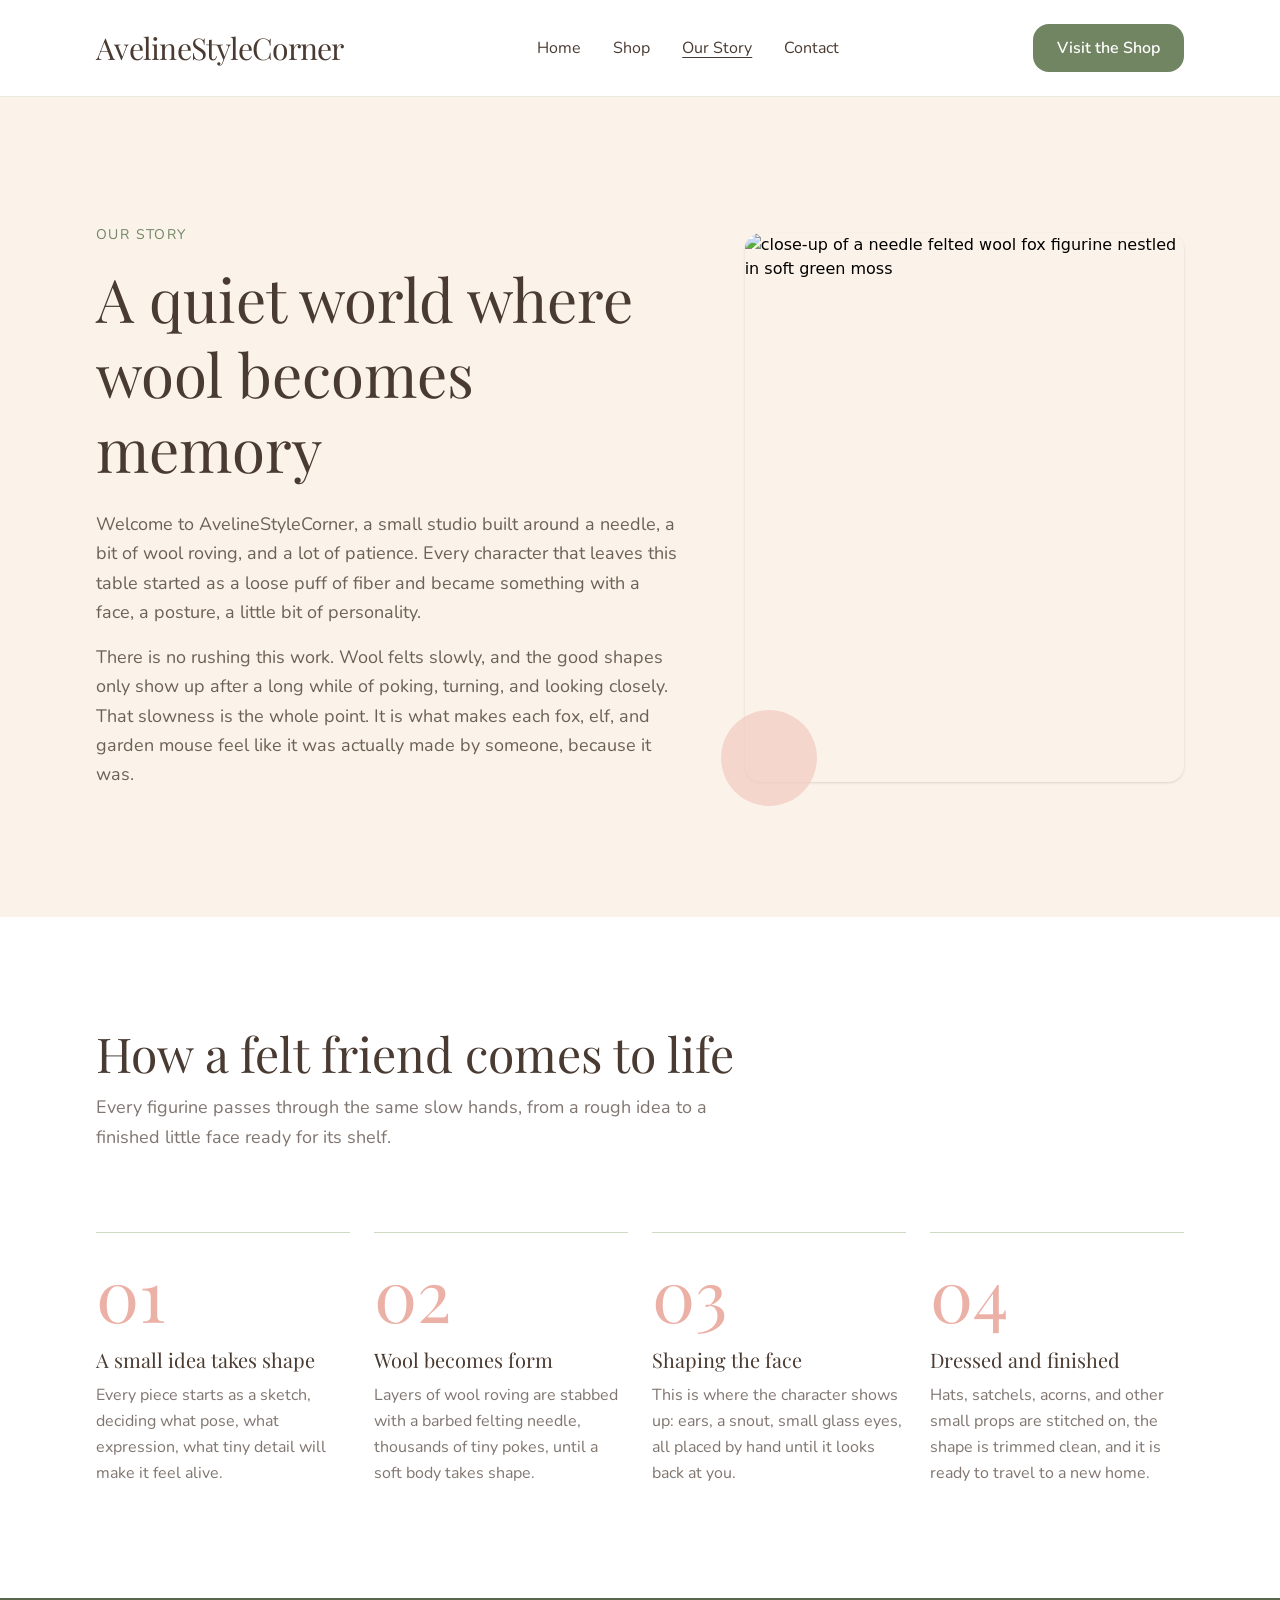
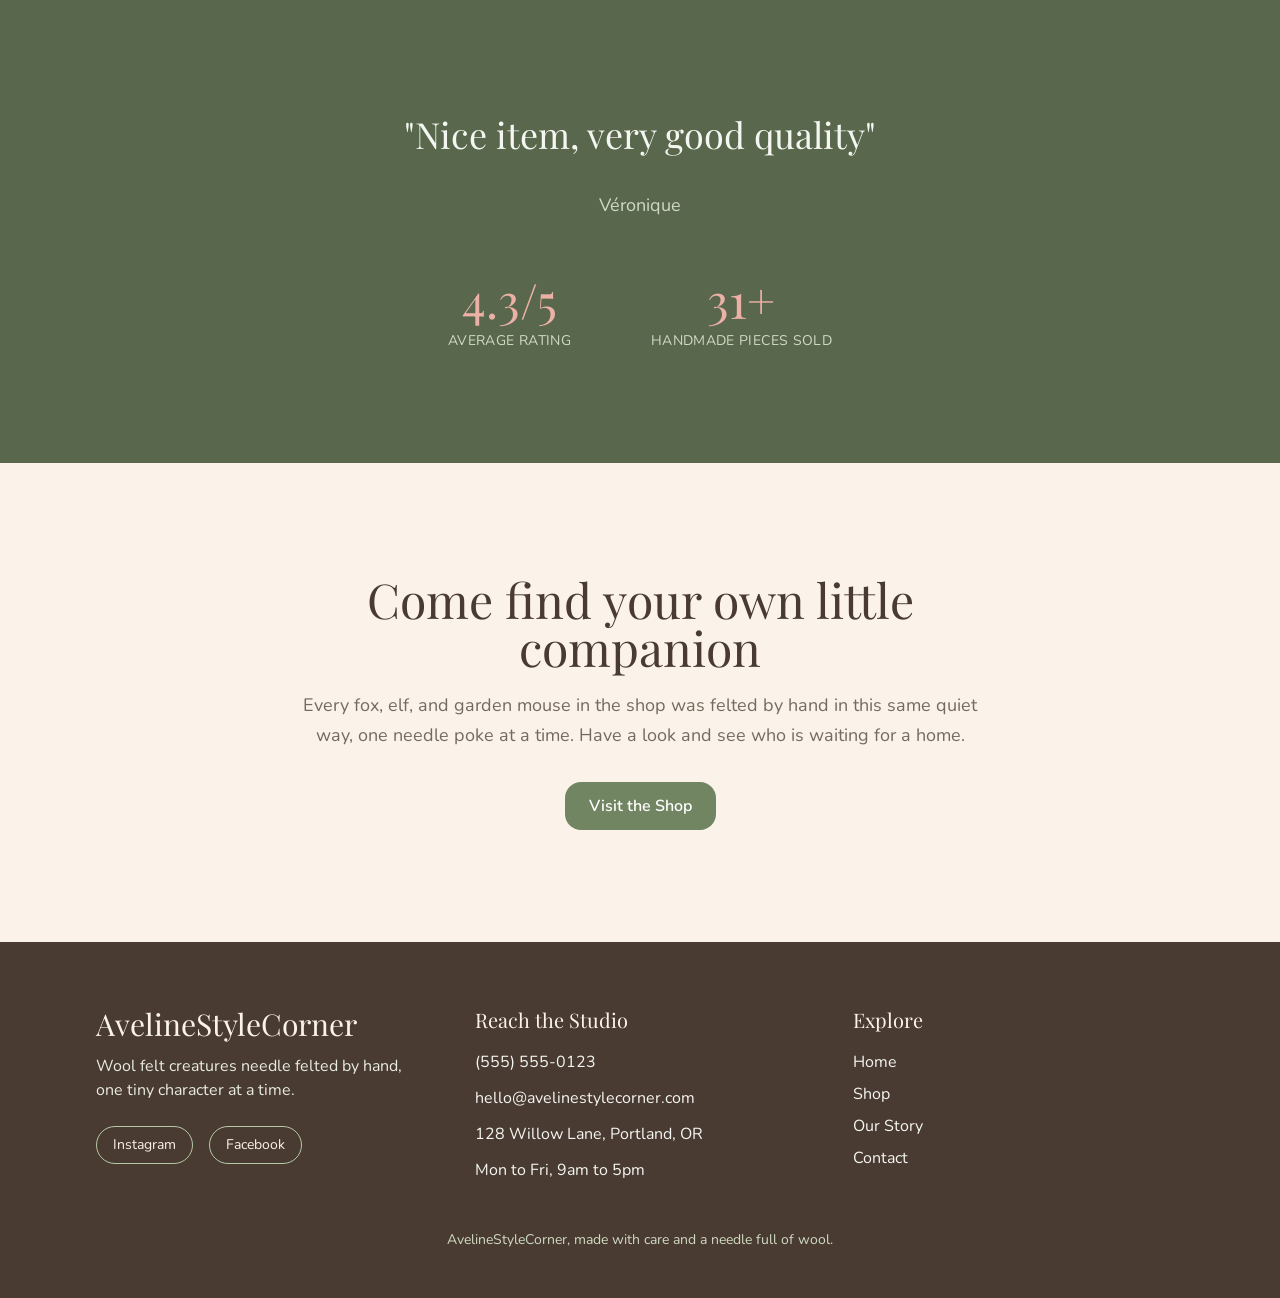
==== commit dbe955f4: "Site-wide edit via the Tibly widget" ====
--- a/about.html
+++ b/about.html
@@ -12,6 +12,7 @@
 <meta property="og:title" content="Our Story - AvelineStyleCorner | Handmade Wool Felt Creatures">
 <meta property="og:description" content="How AvelineStyleCorner's needle felted foxes, elves, and cottagecore critters are shaped by hand, one tiny wool character at a time.">
 <meta name="twitter:card" content="summary_large_image">
+<script type="application/ld+json" data-tibly-business>{"@context":"https://schema.org","@type":"LocalBusiness","name":"AvelineStyleCorner","url":"https://aveline-style-39c0.sites.tibly.ai/"}</script>
 <link rel="icon" href="/favicon.svg" type="image/svg+xml">
 <link rel="preconnect" href="https://fonts.googleapis.com">
 <link rel="preconnect" href="https://fonts.gstatic.com" crossorigin>
